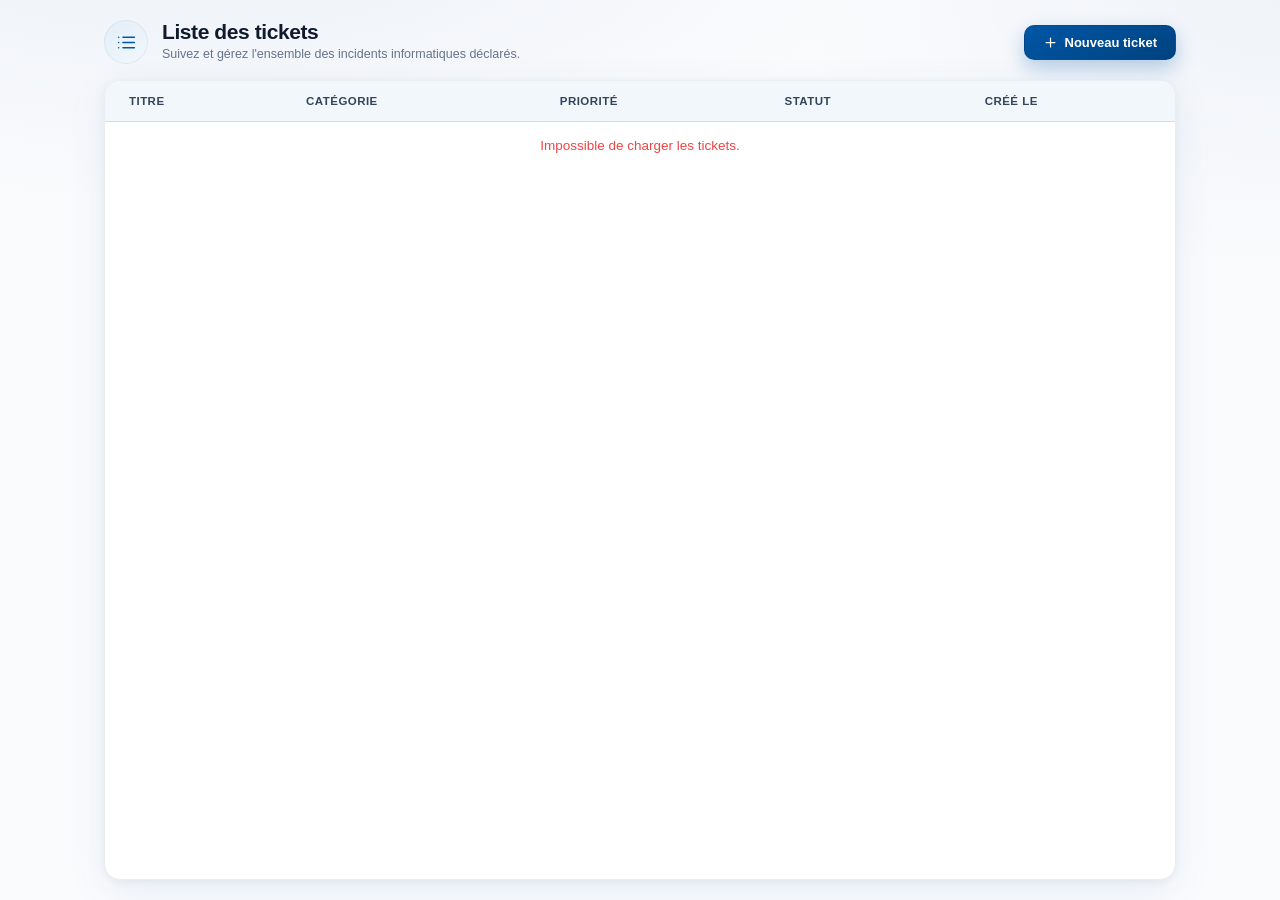
==== frontend/pages/list.html @ 31abc66e "first commit" ====
<!doctype html>
<html lang="fr">
  <head>
    <meta charset="UTF-8" />
    <meta name="viewport" content="width=device-width, initial-scale=1.0" />
    <title>Liste des tickets</title>
    <link rel="stylesheet" href="../css/ticket.css" />
    <link rel="stylesheet" href="../css/list.css" />
  </head>
  <body>
    <div class="page list-page">
      <div class="header">
        <div class="header-left">
          <div class="header-icon">
            <svg
              viewBox="0 0 24 24"
              fill="none"
              stroke-width="1.8"
              stroke-linecap="round"
              stroke-linejoin="round"
            >
              <path d="M8 6h13M8 12h13M8 18h13" />
              <path d="M3 6h.01M3 12h.01M3 18h.01" />
            </svg>
          </div>
          <div class="header-text">
            <h1>Liste des tickets</h1>
            <p>
              Suivez et gérez l'ensemble des incidents informatiques déclarés.
            </p>
          </div>
        </div>
        <a class="btn btn-primary btn-header" href="ticket.html">
          <svg
            viewBox="0 0 24 24"
            fill="none"
            stroke-width="2"
            stroke-linecap="round"
            stroke-linejoin="round"
          >
            <path d="M12 5v14M5 12h14" />
          </svg>
          Nouveau ticket
        </a>
      </div>
      <div class="card list-card">
        <div class="table-wrap">
          <table class="tickets-table">
            <thead>
              <tr>
                <th>Titre</th>
                <th>Catégorie</th>
                <th>Priorité</th>
                <th>Statut</th>
                <th>Créé le</th>
              </tr>
            </thead>
            <tbody id="tickets-body">
            </tbody>
          </table>
        </div>
      </div>
    </div>

    <script src="../js/list.js"></script>
  </body>
</html>
---- frontend/css/ticket.css ----
:root{
  --primary: #0056A6;
  --primary-dark: #00427F;
  --primary-50: #F2F7FC;
  --primary-100: #E3EEF8;
  --primary-200: #C9DFF2;
  --ink-900: #0F1B2D;
  --ink-700: #33445C;
  --ink-500: #64748B;
  --ink-400: #94A3B8;
  --border: #E3E8EF;
  --border-soft: #EAEEF3;
  --white: #FFFFFF;
  --success: #22C55E;
  --warning: #F59E0B;
  --high: #FB923C;
  --critical: #EF4444;
  --radius-lg: 16px;
  --radius-md: 14px;
  --radius-sm: 10px;
  --shadow-sm: 0 1px 2px rgba(15, 27, 45, 0.04);
  --shadow-md: 0 4px 16px rgba(15, 27, 45, 0.06), 0 1px 2px rgba(15,27,45,0.04);
  --shadow-lg: 0 12px 40px rgba(0, 86, 166, 0.08), 0 2px 8px rgba(15,27,45,0.05);
  --shadow-focus: 0 0 0 4px rgba(0, 86, 166, 0.12);
}

*{ box-sizing: border-box; }

html{
  height: 100%;
}

body{
  margin: 0;
  padding: 0;
  height: 100%;
  overflow: hidden;
  background:
    radial-gradient(1200px 500px at 15% -10%, rgba(0,86,166,0.06), transparent 60%),
    radial-gradient(900px 500px at 100% 0%, rgba(0,86,166,0.045), transparent 55%),
    #FAFBFD;
  font-family: -apple-system, BlinkMacSystemFont, "Segoe UI", "Inter", Roboto, Helvetica, Arial, sans-serif;
  color: var(--ink-900);
  -webkit-font-smoothing: antialiased;
}

.page{
  max-width: 1120px;
  height: 100vh;
  margin: 0 auto;
  padding: 20px 24px;
  display: flex;
  flex-direction: column;
}

/* Header */
.header{
  display: flex;
  align-items: center;
  justify-content: space-between;
  gap: 14px;
  margin-bottom: 16px;
  flex: none;
}

.header-left{
  display: flex;
  align-items: center;
  gap: 14px;
  min-width: 0;
}

.btn-header{
  flex: none;
}

.header-icon{
  flex: none;
  width: 44px;
  height: 44px;
  border-radius: 50%;
  background: linear-gradient(150deg, var(--primary-100), var(--primary-50));
  display: flex;
  align-items: center;
  justify-content: center;
  box-shadow: inset 0 0 0 1px rgba(0,86,166,0.08);
}

.header-icon svg{
  width: 21px;
  height: 21px;
  stroke: var(--primary);
}

.header-text h1{
  margin: 0 0 2px;
  font-size: 21px;
  font-weight: 700;
  letter-spacing: -0.02em;
  color: var(--ink-900);
}

.header-text p{
  margin: 0;
  font-size: 12.5px;
  color: var(--ink-500);
  line-height: 1.4;
}

/* Card */
.card{
  background: var(--white);
  border: 1px solid var(--border-soft);
  border-radius: var(--radius-lg);
  box-shadow: var(--shadow-lg);
  padding: 22px 28px;
  flex: 1;
  min-height: 0;
  display: flex;
  flex-direction: column;
}

.form-grid{
  display: grid;
  grid-template-columns: 1.15fr 1fr;
  gap: 28px;
  flex: 1;
  min-height: 0;
}

.col{
  display: flex;
  flex-direction: column;
  gap: 14px;
  min-width: 0;
  min-height: 0;
}

.col:first-child{
  flex: 1;
}

.col:first-child .field:last-child{
  flex: 1;
  display: flex;
  flex-direction: column;
  min-height: 0;
}

.col:first-child .field:last-child .input-shell{
  flex: 1;
  min-height: 0;
}

.field label{
  display: block;
  font-size: 12.5px;
  font-weight: 600;
  color: var(--ink-900);
  margin-bottom: 6px;
  letter-spacing: -0.01em;
}

.field label .req{
  color: var(--primary);
  margin-left: 2px;
}

.input-shell{
  position: relative;
  display: flex;
  align-items: center;
}

.input-shell svg.leading{
  position: absolute;
  left: 14px;
  width: 17px;
  height: 17px;
  stroke: var(--ink-400);
  pointer-events: none;
  transition: stroke .15s ease;
}

.text-input{
  width: 100%;
  padding: 10px 14px 10px 42px;
  font-size: 13.5px;
  font-family: inherit;
  color: var(--ink-900);
  background: var(--white);
  border: 1.5px solid var(--border);
  border-radius: var(--radius-sm);
  outline: none;
  transition: border-color .15s ease, box-shadow .15s ease;
}

.text-input::placeholder{ color: var(--ink-400); }

.text-input:hover{ border-color: #C7D2E0; }

.text-input:focus{
  border-color: var(--primary);
  box-shadow: var(--shadow-focus);
}

.input-shell.focus-within svg.leading,
.input-shell:focus-within svg.leading{
  stroke: var(--primary);
}

textarea.text-input{
  padding-top: 12px;
  padding-left: 42px;
  height: 100%;
  min-height: 0;
  resize: none;
  line-height: 1.55;
}

.input-shell.textarea{
  height: 100%;
}

.input-shell.textarea svg.leading{
  top: 14px;
  left: 14px;
}

/* Select */
.select-shell{
  position: relative;
}

select.text-input{
  appearance: none;
  -webkit-appearance: none;
  padding-right: 42px;
  cursor: pointer;
  color: var(--ink-900);
}

select.text-input.placeholder-state{ color: var(--ink-400); }

.select-shell svg.chevron{
  position: absolute;
  right: 14px;
  top: 50%;
  transform: translateY(-50%);
  width: 16px;
  height: 16px;
  stroke: var(--ink-500);
  pointer-events: none;
}

/* Priority legend */
.legend-card{
  background: var(--primary-50);
  border: 1px solid var(--primary-200);
  border-radius: var(--radius-md);
  padding: 12px 16px;
}

.legend-title{
  font-size: 10.5px;
  font-weight: 700;
  color: var(--ink-700);
  text-transform: uppercase;
  letter-spacing: 0.04em;
  margin: 0 0 8px;
}

.legend-list{
  list-style: none;
  margin: 0;
  padding: 0;
  display: flex;
  flex-direction: column;
  gap: 6px;
}

.legend-list li{
  display: flex;
  align-items: center;
  gap: 9px;
  font-size: 12.5px;
  color: var(--ink-900);
}

.legend-list li span.label{ font-weight: 600; }
.legend-list li span.detail{ color: var(--ink-500); font-weight: 400; }

.dot{
  flex: none;
  width: 9px;
  height: 9px;
  border-radius: 50%;
}
.dot.low{ background: var(--success); box-shadow: 0 0 0 4px rgba(34,197,94,0.14); }
.dot.med{ background: var(--warning); box-shadow: 0 0 0 4px rgba(245,158,11,0.14); }
.dot.high{ background: var(--high); box-shadow: 0 0 0 4px rgba(251,146,60,0.14); }
.dot.crit{ background: var(--critical); box-shadow: 0 0 0 4px rgba(239,68,68,0.14); }

/* Attachments */
.attachments{
  margin-top: 14px;
  flex: none;
}

.section-label{
  font-size: 12px;
  font-weight: 600;
  color: var(--ink-900);
  margin-bottom: 8px;
}

.section-label .optional{
  font-weight: 400;
  color: var(--ink-500);
}

.attach-grid{
  display: grid;
  grid-template-columns: repeat(3, 1fr);
  gap: 14px;
  align-items: stretch;
}

.attach-card{
  border: 1.5px dashed var(--border);
  border-radius: var(--radius-md);
  padding: 14px 16px;
  display: flex;
  flex-direction: column;
  align-items: flex-start;
  gap: 2px;
  background: var(--white);
  transition: border-color .15s ease, background .15s ease, box-shadow .15s ease;
}

.attach-card:hover{
  border-color: var(--primary);
  background: var(--primary-50);
  box-shadow: var(--shadow-sm);
}

.attach-card.drag-over{
  border-color: var(--primary);
  background: var(--primary-100);
  box-shadow: var(--shadow-focus);
}

.attach-icon{
  width: 30px;
  height: 30px;
  border-radius: 50%;
  background: var(--primary-100);
  display: flex;
  align-items: center;
  justify-content: center;
  margin-bottom: 6px;
}

.attach-icon svg{
  width: 15px;
  height: 15px;
  stroke: var(--primary);
}

.attach-card h4{
  margin: 0;
  font-size: 12.5px;
  font-weight: 700;
  color: var(--ink-900);
}

.attach-card p{
  margin: 0 0 6px;
  font-size: 11px;
  color: var(--ink-500);
  line-height: 1.4;
}

.attach-filename{
  margin: 0 0 6px;
  font-size: 11px;
  color: var(--primary);
  font-weight: 600;
  word-break: break-all;
}

.browse-link{
  display: inline-flex;
  align-items: center;
  gap: 5px;
  font-size: 12px;
  font-weight: 600;
  color: var(--primary);
  background: transparent;
  border: none;
  padding: 0;
  cursor: pointer;
  font-family: inherit;
}

.browse-link:hover{ text-decoration: underline; }
.browse-link:focus-visible{ outline: 2px solid var(--primary); outline-offset: 3px; border-radius: 4px; }

.tip-card{
  background: var(--primary-50);
  border: 1px solid var(--primary-200);
  border-radius: var(--radius-md);
  padding: 14px 16px;
  display: flex;
  flex-direction: column;
}

.tip-header{
  display: flex;
  align-items: center;
  gap: 6px;
  margin-bottom: 5px;
}

.tip-header svg{
  width: 15px;
  height: 15px;
  stroke: var(--primary);
  flex: none;
}

.tip-header span{
  font-size: 12px;
  font-weight: 700;
  color: var(--primary);
}

.tip-card p{
  margin: 0;
  font-size: 11.5px;
  line-height: 1.45;
  color: var(--ink-700);
}

/* Footer */
.footer{
  margin-top: 14px;
  padding-top: 14px;
  border-top: 1px solid var(--border-soft);
  display: flex;
  justify-content: flex-end;
  gap: 10px;
  flex: none;
}

.btn{
  display: inline-flex;
  align-items: center;
  gap: 7px;
  font-size: 13px;
  font-weight: 600;
  font-family: inherit;
  padding: 9px 18px;
  border-radius: var(--radius-sm);
  cursor: pointer;
  transition: all .15s ease;
  border: 1.5px solid transparent;
  text-decoration: none;
}

.btn svg{ width: 15px; height: 15px; }

.btn-secondary{
  background: var(--white);
  color: var(--ink-700);
  border-color: var(--border);
}
.btn-secondary svg{ stroke: var(--ink-500); }

.btn-secondary:hover{
  background: #F8FAFC;
  border-color: #CBD5E1;
}

.btn-primary{
  background: linear-gradient(155deg, var(--primary), var(--primary-dark));
  color: var(--white);
  box-shadow: 0 8px 20px rgba(0, 86, 166, 0.28);
}
.btn-primary svg{ stroke: var(--white); }

.btn-primary:hover{
  box-shadow: 0 10px 24px rgba(0, 86, 166, 0.36);
  transform: translateY(-1px);
}

.btn:disabled{
  opacity: 0.6;
  cursor: not-allowed;
  transform: none !important;
}

.btn:focus-visible{
  box-shadow: var(--shadow-focus);
  outline: none;
}

/* Field error state */
.text-input.field-error{
  border-color: var(--critical);
}
.text-input.field-error:focus{
  box-shadow: 0 0 0 4px rgba(239,68,68,0.12);
}
.field-error-msg{
  display: none;
  margin-top: 4px;
  font-size: 11px;
  color: var(--critical);
  font-weight: 500;
}
.field-error-msg.visible{ display: block; }

/* Toast */
.toast{
  position: fixed;
  bottom: 28px;
  left: 50%;
  transform: translateX(-50%) translateY(20px);
  background: var(--ink-900);
  color: var(--white);
  padding: 14px 22px;
  border-radius: var(--radius-sm);
  font-size: 14px;
  font-weight: 500;
  box-shadow: var(--shadow-lg);
  opacity: 0;
  pointer-events: none;
  transition: opacity .2s ease, transform .2s ease;
  display: flex;
  align-items: center;
  gap: 10px;
  z-index: 100;
}
.toast svg{ width: 18px; height: 18px; stroke: var(--success); flex: none; }
.toast.visible{
  opacity: 1;
  transform: translateX(-50%) translateY(0);
  pointer-events: auto;
}

/* Responsive */
@media (max-width: 860px){
  body{ overflow-y: auto; }
  .page{ height: auto; min-height: 100vh; padding: 24px 16px 40px; }
  .card{ padding: 20px; }
  .form-grid{ grid-template-columns: 1fr; gap: 20px; }
  .col:first-child .field:last-child .input-shell{ min-height: 140px; }
  textarea.text-input{ height: auto; min-height: 140px; }
  .attach-grid{ grid-template-columns: 1fr; }
  .footer{ flex-direction: column-reverse; }
  .footer .btn{ justify-content: center; width: 100%; }
}

@media (max-height: 700px) and (min-width: 861px){
  .page{ padding: 12px 24px; }
  .header{ margin-bottom: 10px; }
  .card{ padding: 16px 24px; }
}
---- frontend/css/list.css ----
/* Uses design tokens and .page/.header/.card/.btn rules already defined in styles.css */

.list-card{
  padding: 0;
  overflow: hidden;
}

.table-wrap{
  flex: 1;
  min-height: 0;
  overflow-y: auto;
}

.tickets-table{
  width: 100%;
  border-collapse: collapse;
  font-size: 13.5px;
}

.tickets-table thead th{
  position: sticky;
  top: 0;
  background: var(--primary-50);
  text-align: left;
  font-size: 11.5px;
  font-weight: 700;
  text-transform: uppercase;
  letter-spacing: 0.04em;
  color: var(--ink-700);
  padding: 14px 24px;
  border-bottom: 1px solid var(--primary-200);
}

.tickets-table tbody td{
  padding: 16px 24px;
  border-bottom: 1px solid var(--border-soft);
  color: var(--ink-700);
  vertical-align: middle;
}

.tickets-table tbody tr:last-child td{
  border-bottom: none;
}

.tickets-table tbody tr{
  transition: background .15s ease;
}

.tickets-table tbody tr:hover{
  background: var(--primary-50);
}

.cell-title{
  font-weight: 600;
  color: var(--ink-900);
}

.priority-pill,
.status-pill{
  display: inline-flex;
  align-items: center;
  gap: 6px;
  padding: 4px 11px;
  border-radius: 999px;
  font-size: 12px;
  font-weight: 600;
  white-space: nowrap;
}

.priority-pill::before{
  content: "";
  width: 7px;
  height: 7px;
  border-radius: 50%;
}

.priority-pill.low{ background: rgba(34,197,94,0.1); color: #158A43; }
.priority-pill.low::before{ background: var(--success); }

.priority-pill.med{ background: rgba(245,158,11,0.12); color: #B45F06; }
.priority-pill.med::before{ background: var(--warning); }

.priority-pill.high{ background: rgba(251,146,60,0.12); color: #C2540C; }
.priority-pill.high::before{ background: var(--high); }

.priority-pill.crit{ background: rgba(239,68,68,0.12); color: #C51F1F; }
.priority-pill.crit::before{ background: var(--critical); }

.status-pill.open{ background: rgba(239,68,68,0.1); color: #C51F1F; }
.status-pill.progress{ background: var(--primary-100); color: var(--primary); }
.status-pill.resolved{ background: rgba(34,197,94,0.1); color: #158A43; }

@media (max-width: 860px){
  .tickets-table{ font-size: 12.5px; }
  .tickets-table thead th,
  .tickets-table tbody td{ padding: 12px 14px; }
}
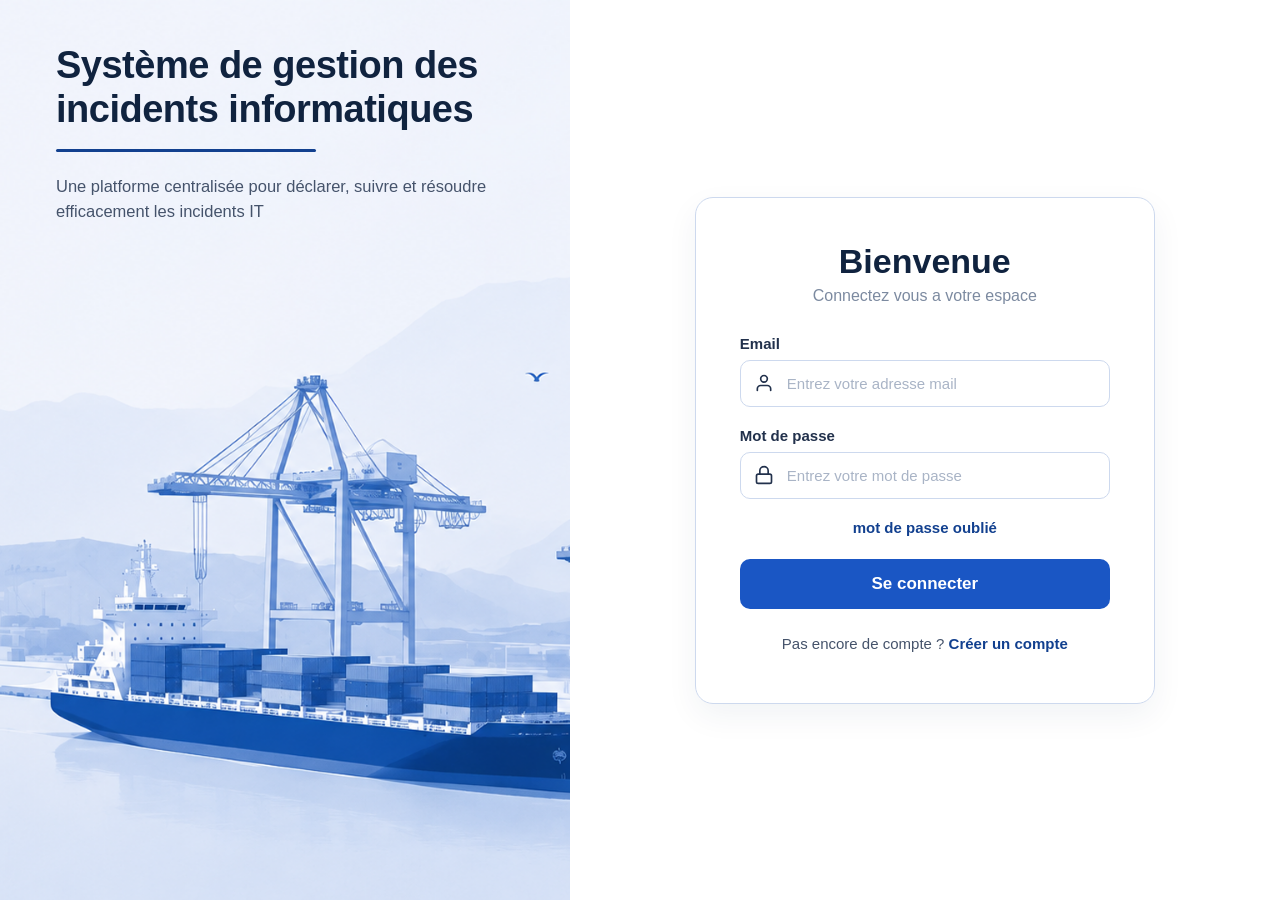
==== commit eb903fd6: "lot of stuff really" ====
--- a/frontend/pages/list.html
+++ b/frontend/pages/list.html
@@ -30,18 +30,34 @@
             </p>
           </div>
         </div>
-        <a class="btn btn-primary btn-header" href="ticket.html">
-          <svg
-            viewBox="0 0 24 24"
-            fill="none"
-            stroke-width="2"
-            stroke-linecap="round"
-            stroke-linejoin="round"
-          >
-            <path d="M12 5v14M5 12h14" />
-          </svg>
-          Nouveau ticket
-        </a>
+        <div class="header-actions">
+          <a class="btn btn-primary btn-header" href="ticket.html">
+            <svg
+              viewBox="0 0 24 24"
+              fill="none"
+              stroke-width="2"
+              stroke-linecap="round"
+              stroke-linejoin="round"
+            >
+              <path d="M12 5v14M5 12h14" />
+            </svg>
+            Nouveau ticket
+          </a>
+          <button class="btn btn-secondary btn-header" type="button" id="logout-btn">
+            <svg
+              viewBox="0 0 24 24"
+              fill="none"
+              stroke-width="2"
+              stroke-linecap="round"
+              stroke-linejoin="round"
+            >
+              <path d="M9 21H5a2 2 0 0 1-2-2V5a2 2 0 0 1 2-2h4" />
+              <path d="M16 17l5-5-5-5" />
+              <path d="M21 12H9" />
+            </svg>
+            Déconnexion
+          </button>
+        </div>
       </div>
       <div class="card list-card">
         <div class="table-wrap">
@@ -64,4 +80,4 @@
 
     <script src="../js/list.js"></script>
   </body>
-</html>
+</html>
--- a/frontend/css/ticket.css
+++ b/frontend/css/ticket.css
@@ -70,6 +70,13 @@
   min-width: 0;
 }
 
+.header-actions{
+  display: flex;
+  align-items: center;
+  gap: 10px;
+  flex: none;
+}
+
 .btn-header{
   flex: none;
 }
--- a/frontend/css/list.css
+++ b/frontend/css/list.css
@@ -94,4 +94,142 @@
   .tickets-table{ font-size: 12.5px; }
   .tickets-table thead th,
   .tickets-table tbody td{ padding: 12px 14px; }
+}
+
+/* Expandable ticket rows */
+.ticket-row{ cursor: pointer; }
+.ticket-row:hover td{ background: var(--primary-50); }
+.ticket-row.expanded td{ background: var(--primary-50); }
+
+.row-chevron{
+  width: 13px;
+  height: 13px;
+  stroke: var(--ink-400);
+  margin-right: 8px;
+  vertical-align: -1px;
+  transition: transform .2s ease, stroke .2s ease;
+}
+.ticket-row.expanded .row-chevron{
+  transform: rotate(90deg);
+  stroke: var(--primary);
+}
+
+.ticket-detail-row td{ padding: 0; border-bottom: 1px solid var(--border-soft); }
+
+.ticket-detail-wrapper{
+  max-height: 0;
+  overflow: hidden;
+  opacity: 0;
+  transition: max-height .3s ease, opacity .2s ease;
+  background: var(--primary-50);
+}
+.ticket-detail-wrapper.open{
+  opacity: 1;
+}
+
+.ticket-detail{
+  padding: 20px 28px 22px;
+  display: grid;
+  grid-template-columns: 1.4fr 1fr;
+  gap: 24px;
+  border-top: 1px solid var(--primary-200);
+}
+
+.ticket-detail-block{ min-width: 0; }
+
+.ticket-detail-label{
+  display: flex;
+  align-items: center;
+  gap: 6px;
+  margin: 0 0 8px;
+  font-size: 11px;
+  font-weight: 700;
+  text-transform: uppercase;
+  letter-spacing: 0.05em;
+  color: var(--primary);
+}
+.ticket-detail-label svg{
+  width: 14px;
+  height: 14px;
+  stroke: var(--primary);
+}
+
+.ticket-detail-description{
+  margin: 0;
+  padding: 12px 14px;
+  background: var(--white);
+  border: 1px solid var(--primary-200);
+  border-radius: var(--radius-sm);
+  color: var(--ink-700);
+  font-size: 13.5px;
+  line-height: 1.6;
+  white-space: pre-wrap;
+}
+
+.ticket-detail-attachments{
+  display: flex;
+  flex-direction: column;
+  gap: 8px;
+}
+
+.attachment-chip{
+  display: flex;
+  align-items: center;
+  gap: 9px;
+  padding: 9px 12px;
+  background: var(--white);
+  border: 1px solid var(--primary-200);
+  border-radius: var(--radius-sm);
+  text-decoration: none;
+  transition: border-color .15s ease, box-shadow .15s ease;
+}
+.attachment-chip:hover{
+  border-color: var(--primary);
+  box-shadow: var(--shadow-sm);
+}
+
+.attachment-icon{
+  flex: none;
+  width: 16px;
+  height: 16px;
+  stroke: var(--primary);
+}
+
+.attachment-name{
+  flex: 1;
+  min-width: 0;
+  font-size: 12.5px;
+  font-weight: 600;
+  color: var(--ink-900);
+  overflow: hidden;
+  text-overflow: ellipsis;
+  white-space: nowrap;
+}
+
+.attachment-size{
+  flex: none;
+  font-size: 11px;
+  color: var(--ink-500);
+}
+
+.attachment-download{
+  flex: none;
+  width: 14px;
+  height: 14px;
+  stroke: var(--ink-400);
+}
+.attachment-chip:hover .attachment-download{ stroke: var(--primary); }
+
+.no-attachments{ font-size: 12.5px; color: var(--ink-500); }
+
+.ticket-detail-loading,
+.ticket-detail-error{
+  padding: 16px 28px;
+  font-size: 13px;
+  color: var(--ink-500);
+}
+.ticket-detail-error{ color: var(--critical); }
+
+@media (max-width: 860px){
+  .ticket-detail{ grid-template-columns: 1fr; }
 }
